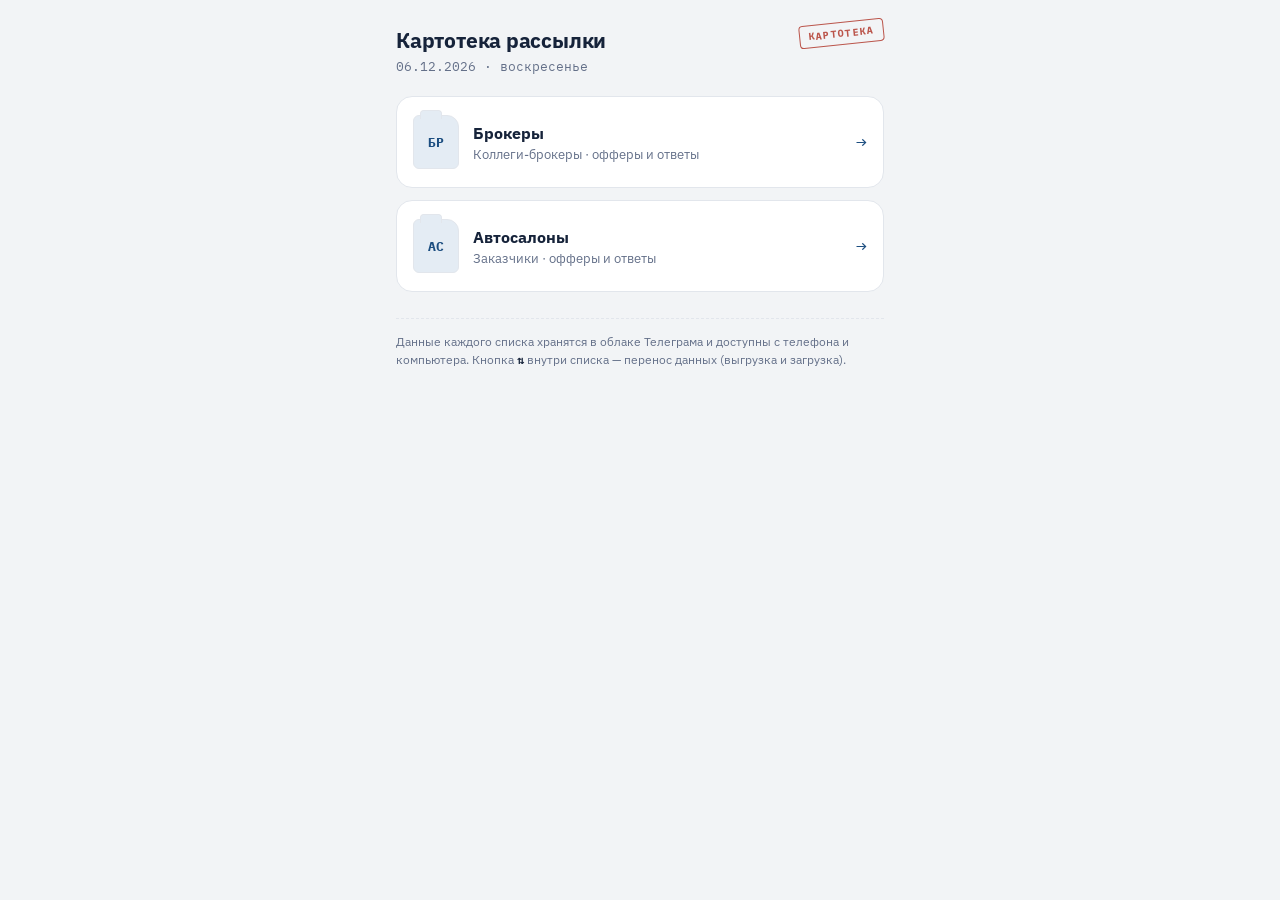
==== index.html @ 9ea577b8 "Add files via upload" ====
<!DOCTYPE html>
<html lang="ru">
<head>
<meta charset="UTF-8">
<meta name="viewport" content="width=device-width, initial-scale=1.0, maximum-scale=1.0">
<title>Картотека рассылки</title>
<script src="https://telegram.org/js/telegram-web-app.js"></script>
<link rel="preconnect" href="https://fonts.googleapis.com">
<link href="https://fonts.googleapis.com/css2?family=IBM+Plex+Mono:wght@500;600;700&family=IBM+Plex+Sans:wght@400;500;600;700&display=swap" rel="stylesheet">
<style>
  :root{
    --bg: #F2F4F6;
    --card: #FFFFFF;
    --ink: #16233A;
    --ink-soft: #647089;
    --border: #E2E6EC;
    --accent: #1C4E80;
    --accent-soft: #E4ECF4;
    --stamp: #B23A2E;
  }
  *{box-sizing:border-box;}
  html,body{margin:0;padding:0;}
  body{
    background:var(--bg);
    color:var(--ink);
    font-family:'IBM Plex Sans', -apple-system, sans-serif;
    min-height:100vh;
    -webkit-font-smoothing:antialiased;
  }
  .mono{font-family:'IBM Plex Mono', monospace;}
  #app{max-width:520px;margin:0 auto;padding:26px 16px 40px;}

  .head{position:relative; margin-bottom:22px;}
  .head h1{font-size:21px;margin:0;font-weight:700;letter-spacing:-0.01em;}
  .head .sub{font-size:12.5px;color:var(--ink-soft);margin-top:4px;}
  .stamp{
    position:absolute; right:0; top:-4px;
    font-family:'IBM Plex Mono',monospace; font-size:10px; font-weight:700;
    color:var(--stamp); border:1.5px solid var(--stamp); border-radius:4px;
    padding:4px 8px; letter-spacing:0.14em; transform:rotate(-6deg);
    opacity:0.85; user-select:none;
  }

  .lists{display:flex;flex-direction:column;gap:12px;}
  a.list-card{
    display:flex; align-items:center; gap:14px;
    background:var(--card); border:1px solid var(--border); border-radius:16px;
    padding:18px 16px; text-decoration:none; color:var(--ink);
    transition:transform .08s ease;
  }
  a.list-card:active{transform:scale(0.985); background:#FBFCFD;}
  .tab{
    width:46px; height:54px; flex-shrink:0; border-radius:6px 12px 6px 6px;
    background:var(--accent-soft); border:1px solid var(--border);
    position:relative;
  }
  .tab::before{
    content:''; position:absolute; top:-6px; left:6px;
    width:20px; height:8px; background:var(--accent-soft);
    border:1px solid var(--border); border-bottom:none; border-radius:4px 4px 0 0;
  }
  .tab span{
    position:absolute; inset:0; display:flex; align-items:center; justify-content:center;
    font-family:'IBM Plex Mono',monospace; font-weight:700; font-size:13px; color:var(--accent);
  }
  .list-card .txt{flex:1; min-width:0;}
  .list-card .title{font-weight:700; font-size:16px;}
  .list-card .desc{font-size:12.5px; color:var(--ink-soft); margin-top:3px;}
  .list-card .go{
    font-family:'IBM Plex Mono',monospace; color:var(--accent); font-size:18px; flex-shrink:0;
  }

  .foot{
    margin-top:26px; font-size:11.5px; color:var(--ink-soft); line-height:1.55;
    border-top:1px dashed var(--border); padding-top:14px;
  }
  .foot .k{font-family:'IBM Plex Mono',monospace; color:var(--ink); font-weight:600;}
</style>
</head>
<body>
<div id="app">
  <div class="head">
    <h1>Картотека рассылки</h1>
    <div class="sub mono" id="today"></div>
    <div class="stamp">КАРТОТЕКА</div>
  </div>

  <div class="lists">
    <a class="list-card" href="brokery.html">
      <div class="tab"><span>БР</span></div>
      <div class="txt">
        <div class="title">Брокеры</div>
        <div class="desc">Коллеги-брокеры · офферы и ответы</div>
      </div>
      <div class="go">&rarr;</div>
    </a>

    <a class="list-card" href="avtosalony.html">
      <div class="tab"><span>АС</span></div>
      <div class="txt">
        <div class="title">Автосалоны</div>
        <div class="desc">Заказчики · офферы и ответы</div>
      </div>
      <div class="go">&rarr;</div>
    </a>
  </div>

  <div class="foot">
    Данные каждого списка хранятся в облаке Телеграма и доступны с телефона и компьютера.
    Кнопка <span class="k">&#8645;</span> внутри списка &mdash; перенос данных (выгрузка и загрузка).
  </div>
</div>
<script>
(function(){
  var tg = window.Telegram && window.Telegram.WebApp;
  if (tg){
    try { tg.ready(); tg.expand(); tg.BackButton.hide(); } catch(e){}
  }
  var days = ['воскресенье','понедельник','вторник','среда','четверг','пятница','суббота'];
  var d = new Date();
  var dd = String(d.getDate()).padStart(2,'0');
  var mm = String(d.getMonth()+1).padStart(2,'0');
  document.getElementById('today').textContent = dd + '.' + mm + '.' + d.getFullYear() + ' \u00B7 ' + days[d.getDay()];
})();
</script>
</body>
</html>
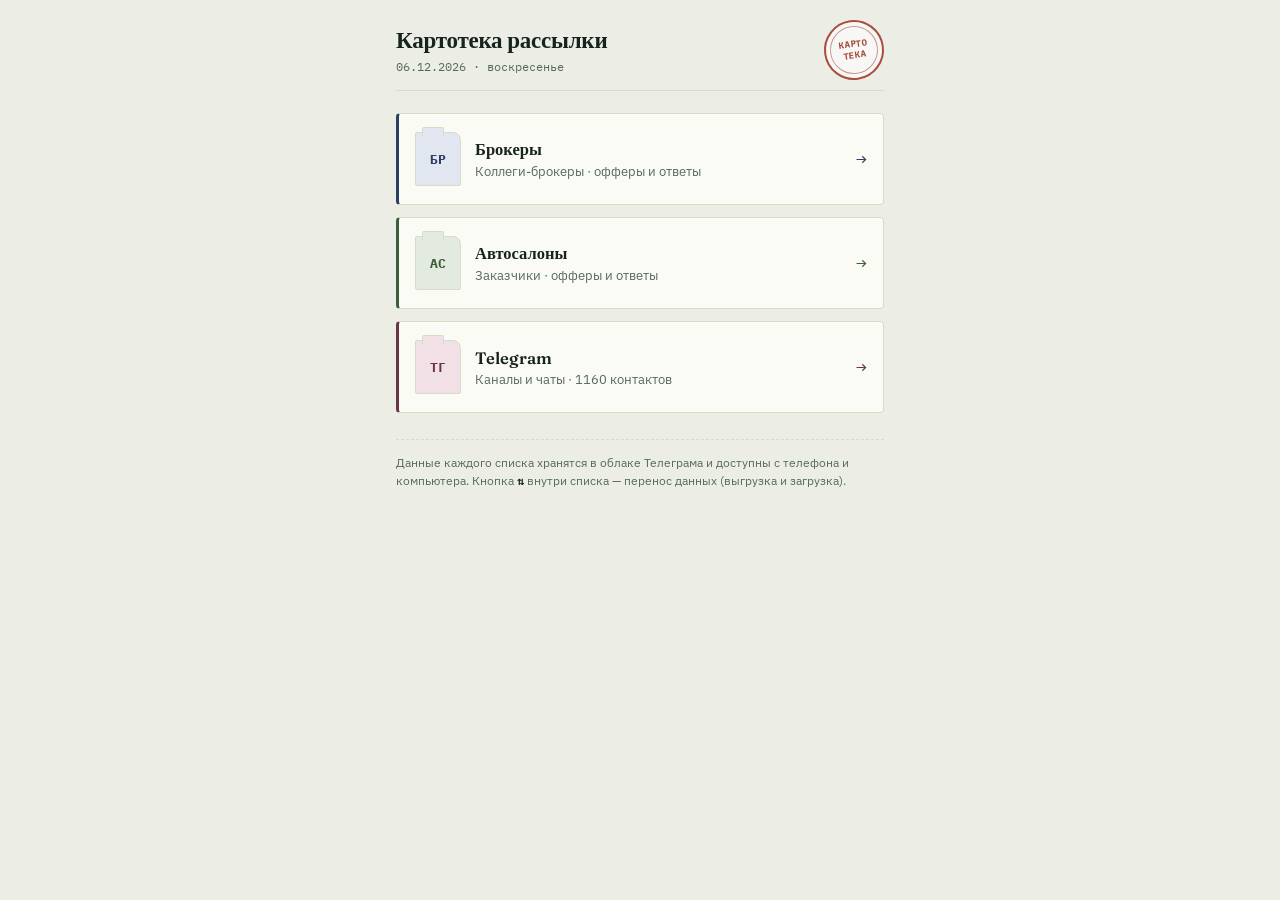
==== commit dfa09ddc: "Add files via upload" ====
--- a/index.html
+++ b/index.html
@@ -6,17 +6,21 @@
 <title>Картотека рассылки</title>
 <script src="https://telegram.org/js/telegram-web-app.js"></script>
 <link rel="preconnect" href="https://fonts.googleapis.com">
-<link href="https://fonts.googleapis.com/css2?family=IBM+Plex+Mono:wght@500;600;700&family=IBM+Plex+Sans:wght@400;500;600;700&display=swap" rel="stylesheet">
+<link href="https://fonts.googleapis.com/css2?family=Fraunces:opsz,wght@9..144,500;9..144,600;9..144,700&family=IBM+Plex+Mono:wght@500;600;700&family=IBM+Plex+Sans:wght@400;500;600;700&display=swap" rel="stylesheet">
 <style>
   :root{
-    --bg: #F2F4F6;
-    --card: #FFFFFF;
-    --ink: #16233A;
-    --ink-soft: #647089;
-    --border: #E2E6EC;
-    --accent: #1C4E80;
-    --accent-soft: #E4ECF4;
-    --stamp: #B23A2E;
+    --bg: #ECEEE6;
+    --card: #FBFBF6;
+    --ink: #17241E;
+    --ink-soft: #56695F;
+    --border: #D9DBC9;
+    --accent: #2C3E63;
+    --accent-soft: #E2E6F0;
+    --accent2: #3F5D3A;
+    --accent2-soft: #E3EAE0;
+    --accent3: #6B3446;
+    --accent3-soft: #F1E1E6;
+    --stamp: #A33B2E;
   }
   *{box-sizing:border-box;}
   html,body{margin:0;padding:0;}
@@ -30,45 +34,60 @@
   .mono{font-family:'IBM Plex Mono', monospace;}
   #app{max-width:520px;margin:0 auto;padding:26px 16px 40px;}
 
-  .head{position:relative; margin-bottom:22px;}
-  .head h1{font-size:21px;margin:0;font-weight:700;letter-spacing:-0.01em;}
-  .head .sub{font-size:12.5px;color:var(--ink-soft);margin-top:4px;}
+  .head{position:relative; margin-bottom:22px; padding-bottom:16px; border-bottom:1px solid var(--border);}
+  .head h1{font-family:'Fraunces', serif; font-size:23px;margin:0;font-weight:600;letter-spacing:-0.01em;}
+  .head .sub{font-size:12px;color:var(--ink-soft);margin-top:5px;}
   .stamp{
-    position:absolute; right:0; top:-4px;
-    font-family:'IBM Plex Mono',monospace; font-size:10px; font-weight:700;
-    color:var(--stamp); border:1.5px solid var(--stamp); border-radius:4px;
-    padding:4px 8px; letter-spacing:0.14em; transform:rotate(-6deg);
-    opacity:0.85; user-select:none;
+    position:absolute; right:0; top:-6px;
+    width:60px; height:60px; border-radius:50%;
+    font-family:'IBM Plex Mono',monospace; font-size:9px; font-weight:700;
+    color:var(--stamp); border:2px solid var(--stamp);
+    display:flex; align-items:center; justify-content:center; text-align:center;
+    letter-spacing:0.08em; transform:rotate(-8deg);
+    opacity:0.9; user-select:none; background:rgba(255,255,255,.7); line-height:1.2; padding:4px;
+  }
+  .stamp::before{
+    content:''; position:absolute; inset:4px; border:1px solid var(--stamp); border-radius:50%; opacity:.55;
   }
 
   .lists{display:flex;flex-direction:column;gap:12px;}
   a.list-card{
     display:flex; align-items:center; gap:14px;
-    background:var(--card); border:1px solid var(--border); border-radius:16px;
+    background:var(--card); border:1px solid var(--border); border-radius:4px;
     padding:18px 16px; text-decoration:none; color:var(--ink);
-    transition:transform .08s ease;
+    transition:transform .08s ease; border-left:3px solid var(--accent);
   }
-  a.list-card:active{transform:scale(0.985); background:#FBFCFD;}
+  a.list-card.as{ border-left-color:var(--accent2); }
+  a.list-card.tg{ border-left-color:var(--accent3); }
+  a.list-card:active{transform:scale(0.985); background:#F5F6EF;}
   .tab{
-    width:46px; height:54px; flex-shrink:0; border-radius:6px 12px 6px 6px;
+    width:46px; height:54px; flex-shrink:0; border-radius:2px 8px 2px 2px;
     background:var(--accent-soft); border:1px solid var(--border);
     position:relative;
   }
+  .tab.as{ background:var(--accent2-soft); }
+  .tab.tg{ background:var(--accent3-soft); }
   .tab::before{
     content:''; position:absolute; top:-6px; left:6px;
     width:20px; height:8px; background:var(--accent-soft);
-    border:1px solid var(--border); border-bottom:none; border-radius:4px 4px 0 0;
+    border:1px solid var(--border); border-bottom:none; border-radius:2px 2px 0 0;
   }
+  .tab.as::before{ background:var(--accent2-soft); }
+  .tab.tg::before{ background:var(--accent3-soft); }
   .tab span{
     position:absolute; inset:0; display:flex; align-items:center; justify-content:center;
     font-family:'IBM Plex Mono',monospace; font-weight:700; font-size:13px; color:var(--accent);
   }
+  .tab.as span{ color:var(--accent2); }
+  .tab.tg span{ color:var(--accent3); }
   .list-card .txt{flex:1; min-width:0;}
-  .list-card .title{font-weight:700; font-size:16px;}
+  .list-card .title{font-weight:600; font-size:16.5px; font-family:'Fraunces',serif;}
   .list-card .desc{font-size:12.5px; color:var(--ink-soft); margin-top:3px;}
   .list-card .go{
     font-family:'IBM Plex Mono',monospace; color:var(--accent); font-size:18px; flex-shrink:0;
   }
+  .list-card.as .go{ color:var(--accent2); }
+  .list-card.tg .go{ color:var(--accent3); }
 
   .foot{
     margin-top:26px; font-size:11.5px; color:var(--ink-soft); line-height:1.55;
@@ -82,12 +101,12 @@
   <div class="head">
     <h1>Картотека рассылки</h1>
     <div class="sub mono" id="today"></div>
-    <div class="stamp">КАРТОТЕКА</div>
+    <div class="stamp">КАРТО<br>ТЕКА</div>
   </div>
 
   <div class="lists">
-    <a class="list-card" href="brokery.html">
-      <div class="tab"><span>БР</span></div>
+    <a class="list-card br" href="brokery.html">
+      <div class="tab br"><span>БР</span></div>
       <div class="txt">
         <div class="title">Брокеры</div>
         <div class="desc">Коллеги-брокеры · офферы и ответы</div>
@@ -95,11 +114,20 @@
       <div class="go">&rarr;</div>
     </a>
 
-    <a class="list-card" href="avtosalony.html">
-      <div class="tab"><span>АС</span></div>
+    <a class="list-card as" href="avtosalony.html">
+      <div class="tab as"><span>АС</span></div>
       <div class="txt">
         <div class="title">Автосалоны</div>
         <div class="desc">Заказчики · офферы и ответы</div>
+      </div>
+      <div class="go">&rarr;</div>
+    </a>
+
+    <a class="list-card tg" href="telegram.html">
+      <div class="tab tg"><span>ТГ</span></div>
+      <div class="txt">
+        <div class="title">Telegram</div>
+        <div class="desc">Каналы и чаты · 1160 контактов</div>
       </div>
       <div class="go">&rarr;</div>
     </a>
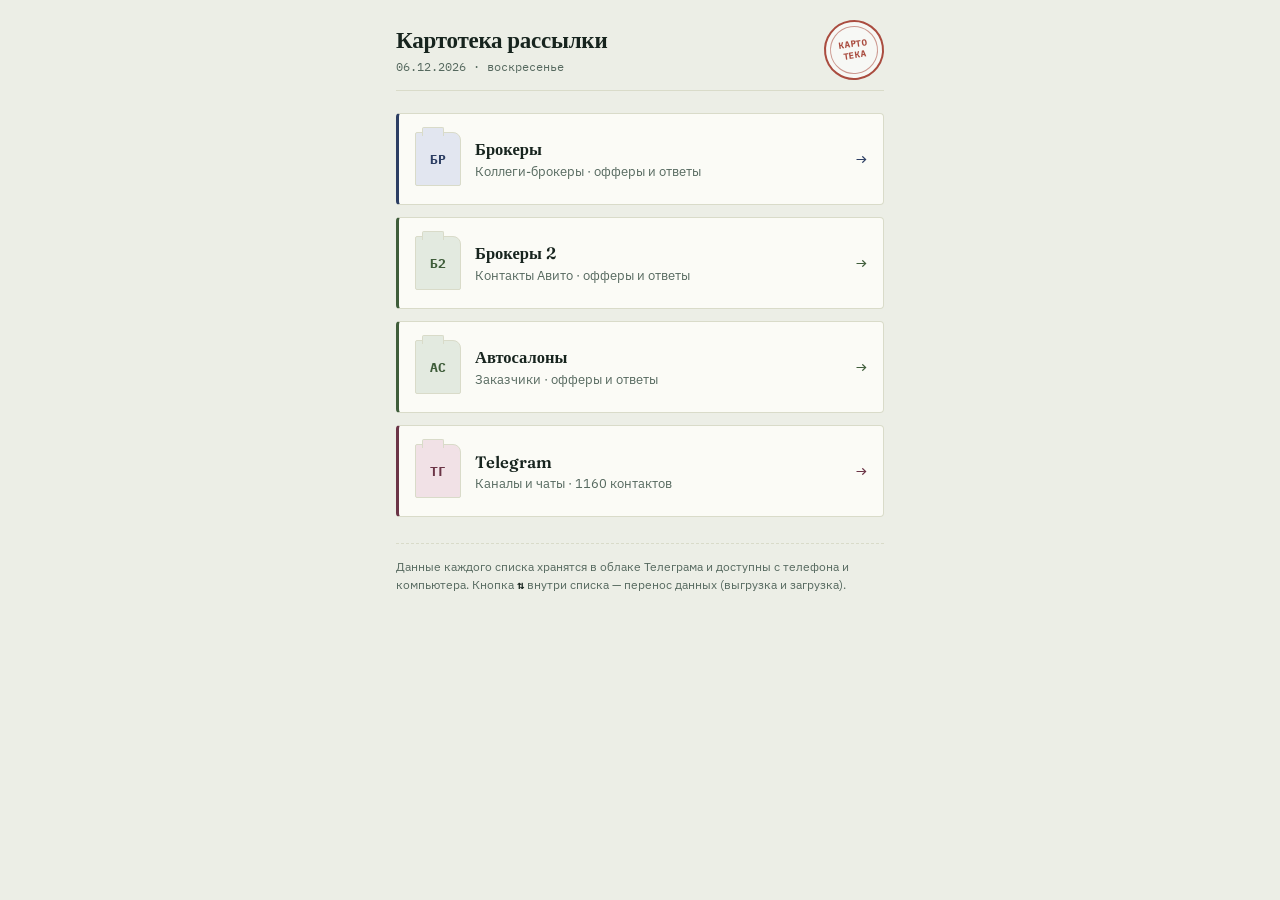
==== commit f5e114ac: "Add Brokers 2 navigation tab" ====
--- a/index.html
+++ b/index.html
@@ -114,6 +114,15 @@
       <div class="go">&rarr;</div>
     </a>
 
+    <a class="list-card as" href="import/brokery2.html">
+      <div class="tab as"><span>Б2</span></div>
+      <div class="txt">
+        <div class="title">Брокеры 2</div>
+        <div class="desc">Контакты Авито · офферы и ответы</div>
+      </div>
+      <div class="go">&rarr;</div>
+    </a>
+
     <a class="list-card as" href="avtosalony.html">
       <div class="tab as"><span>АС</span></div>
       <div class="txt">
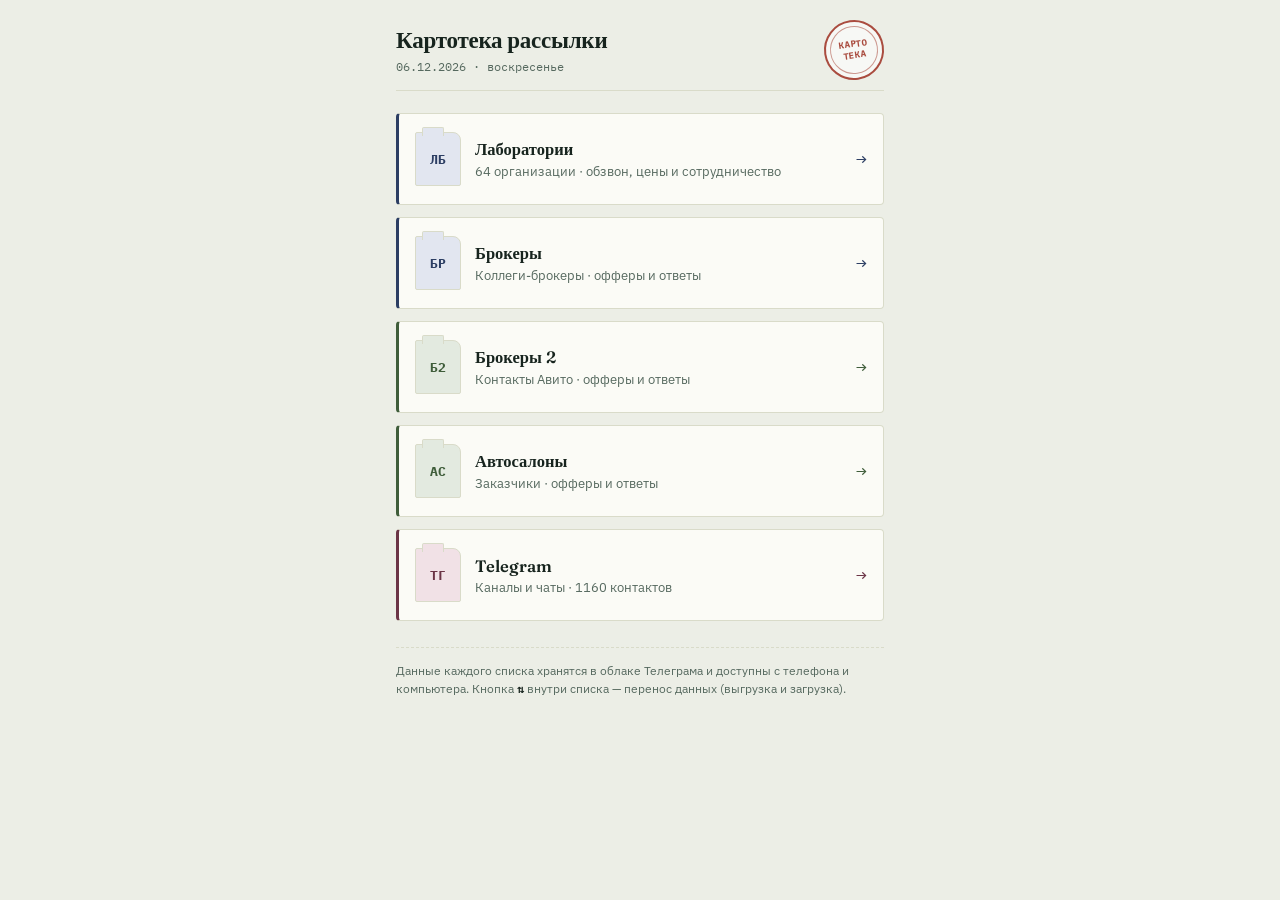
==== commit 28c5c0fb: "Add laboratories call tracker with full list and Telegram CloudStorage" ====
--- a/index.html
+++ b/index.html
@@ -105,6 +105,14 @@
   </div>
 
   <div class="lists">
+    <a class="list-card br" href="laboratorii.html">
+      <div class="tab br"><span>ЛБ</span></div>
+      <div class="txt">
+        <div class="title">Лаборатории</div>
+        <div class="desc">64 организации · обзвон, цены и сотрудничество</div>
+      </div>
+      <div class="go">&rarr;</div>
+    </a>
     <a class="list-card br" href="brokery.html">
       <div class="tab br"><span>БР</span></div>
       <div class="txt">
